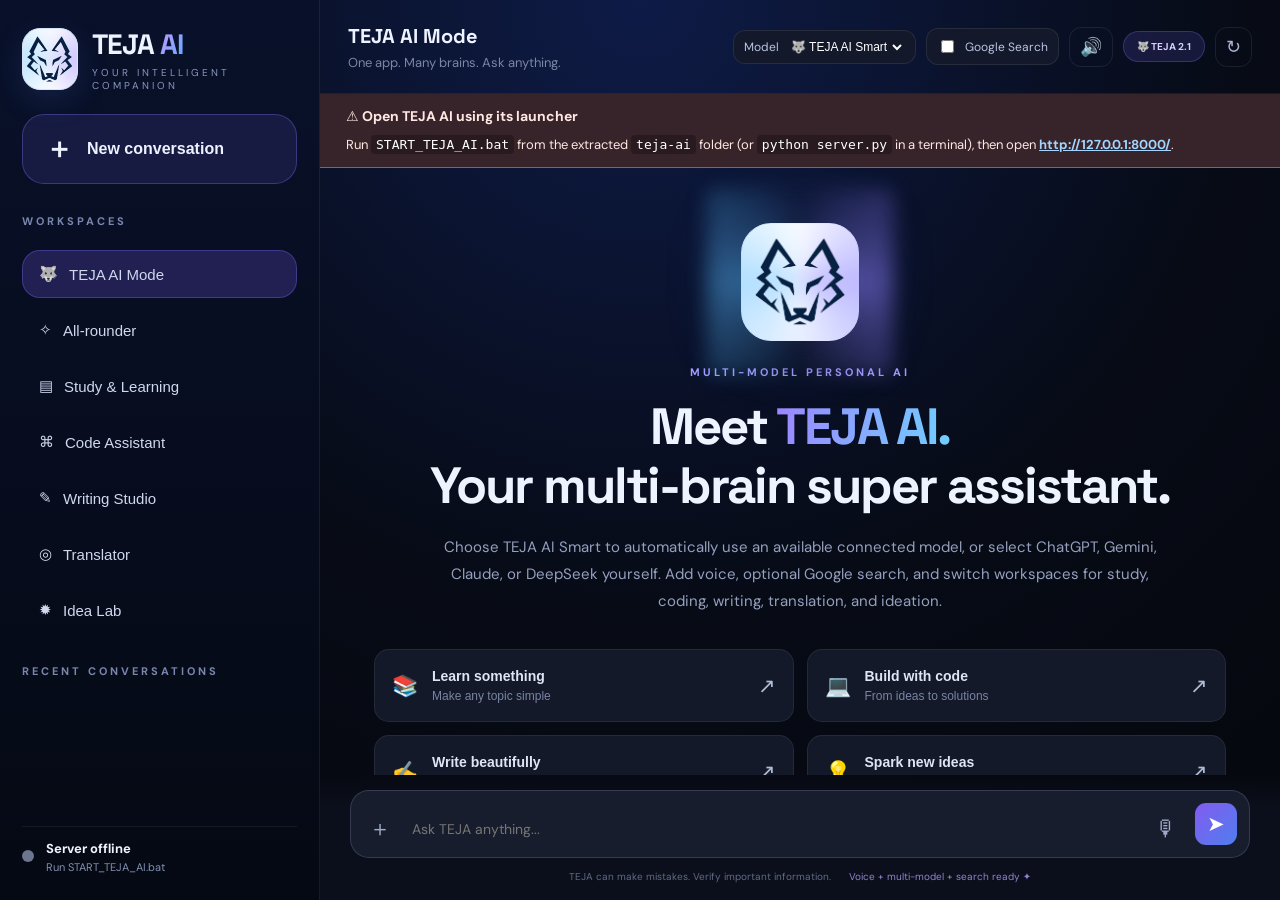
==== public/index.html @ 4c9d8b60 "Upload TEJA AI v2.1 source, web UI, voice features and assets" ====
<!doctype html>
<html lang="en">
<head>
  <meta charset="UTF-8">
  <meta name="viewport" content="width=device-width,initial-scale=1">
  <title>TEJA AI — Smart Multi-Model Assistant</title>
  <meta name="theme-color" content="#080b15">
  <meta name="description" content="TEJA AI — multi-model assistant with ChatGPT, Gemini, Claude, DeepSeek, voice tools, and optional Google search.">
  <link rel="icon" type="image/png" href="./favicon.png">
  <link rel="stylesheet" href="./style.css">
</head>
<body>
<div class="app">
  <aside class="sidebar" id="sidebar">
    <div class="brand">
      <div class="brandmark animated-logo"><img src="./teja-icon.png" alt="TEJA AI wolf logo"></div>
      <div>
        <strong>TEJA <span>AI</span></strong>
        <small>YOUR INTELLIGENT COMPANION</small>
      </div>
    </div>
    <button id="newChat" class="new"><span>＋</span> New conversation</button>
    <div class="sideheading">WORKSPACES</div>
    <div class="modes" id="modes">
      <button data-mode="teja" class="selected">🐺 <span>TEJA AI Mode</span></button>
      <button data-mode="general">✧ <span>All-rounder</span></button>
      <button data-mode="study">▤ <span>Study & Learning</span></button>
      <button data-mode="code">⌘ <span>Code Assistant</span></button>
      <button data-mode="write">✎ <span>Writing Studio</span></button>
      <button data-mode="translate">◎ <span>Translator</span></button>
      <button data-mode="ideas">✹ <span>Idea Lab</span></button>
    </div>
    <div class="sideheading historytitle">RECENT CONVERSATIONS</div>
    <div id="history" class="history"></div>
    <div class="sidebarBottom">
      <div class="statusDot" id="statusDot"></div>
      <div>
        <strong id="statusText">Checking connection…</strong>
        <small id="statusSub">TEJA AI local edition</small>
      </div>
    </div>
  </aside>

  <main class="main">
    <header>
      <button class="hamburger" id="toggle" aria-label="Toggle sidebar">☰</button>
      <div class="headerTitle">
        <span id="activeLabel">TEJA AI Mode</span>
        <small>One app. Many brains. Ask anything.</small>
      </div>
      <div class="right controlsWrap">
        <div class="topControls">
          <label class="miniControl">Model
            <select id="providerSel">
              <option value="teja">🐺 TEJA AI Smart</option>
              <option value="openai">ChatGPT</option>
              <option value="gemini">Gemini</option>
              <option value="claude">Claude</option>
              <option value="deepseek">DeepSeek</option>
            </select>
          </label>
          <label class="miniCheck"><input type="checkbox" id="webSearch"> Google Search</label>
          <button id="speakToggle" class="toolbtn" title="Auto-speak replies">🔊</button>
        </div>
        <span class="pill" id="versionPill">🐺 TEJA 2.1</span>
        <button id="clear" class="iconbtn" title="Clear current chat">↻</button>
      </div>
    </header>

    <div id="setupNotice" class="setupNotice" hidden role="alert">
      <strong>⚠ Open TEJA AI using its launcher</strong>
      <span>Run <code>START_TEJA_AI.bat</code> from the extracted <code>teja-ai</code> folder (or <code>python server.py</code> in a terminal), then open <a href="http://127.0.0.1:8000/" target="_blank" rel="noopener noreferrer">http://127.0.0.1:8000/</a>.</span>
    </div>

    <section class="scroll" id="scroll">
      <div class="welcome" id="welcome">
        <div class="orb logo-glow"><img src="./teja-icon.png" alt="TEJA AI wolf logo"></div>
        <div class="eyebrow">MULTI-MODEL PERSONAL AI</div>
        <h1>Meet <em>TEJA AI.</em><br>Your multi-brain super assistant.</h1>
        <p>Choose TEJA AI Smart to automatically use an available connected model, or select ChatGPT, Gemini, Claude, or DeepSeek yourself. Add voice, optional Google search, and switch workspaces for study, coding, writing, translation, and ideation.</p>
        <div class="suggestions">
          <button data-prompt="Explain the OSI model in simple exam-friendly English with a diagram">📚 <span><strong>Learn something</strong><small>Make any topic simple</small></span>↗</button>
          <button data-prompt="Create a Python project idea for a cybersecurity final-year student">💻 <span><strong>Build with code</strong><small>From ideas to solutions</small></span>↗</button>
          <button data-prompt="Write a professional internship application email">✍️ <span><strong>Write beautifully</strong><small>Emails, stories, and more</small></span>↗</button>
          <button data-prompt="Give me 10 creative startup ideas using AI">💡 <span><strong>Spark new ideas</strong><small>Think beyond boundaries</small></span>↗</button>
        </div>
      </div>
      <div class="messages" id="messages"></div>
    </section>

    <div class="composeArea">
      <div class="attachment" id="attachment" hidden></div>
      <div class="composer">
        <button class="attach" id="attach" title="Attach .txt, .md, .csv, .json, or an image">＋</button>
        <input id="file" type="file" accept=".txt,.md,.csv,.json,image/png,image/jpeg,image/webp" hidden>
        <textarea id="input" rows="1" placeholder="Ask TEJA anything..." aria-label="Your message"></textarea>
        <button class="mic" id="mic" title="Voice input">🎙</button>
        <button class="send" id="send" title="Send message">➤</button>
      </div>
      <div class="disclaimer">TEJA can make mistakes. Verify important information. <span>Voice + multi-model + search ready ✦</span></div>
    </div>
  </main>
</div>
<script src="./app.js"></script>
</body>
</html>
---- public/style.css ----
@import url('https://fonts.googleapis.com/css2?family=DM+Sans:wght@400;500;700&family=Space+Grotesk:wght@500;700&display=swap');
*{box-sizing:border-box}html,body{height:100%;margin:0}body{font-family:'DM Sans',system-ui,sans-serif;background:radial-gradient(circle at top,#0e1b47 0,#070b16 55%,#05070c 100%);color:#edf3ff}.app{display:flex;height:100%}.sidebar{width:320px;flex-shrink:0;border-right:1px solid #ffffff12;background:linear-gradient(180deg,#09112a,#050913);padding:26px 22px;display:flex;flex-direction:column;gap:22px}.brand{display:flex;align-items:center;gap:14px}.brand strong{display:block;font-family:'Space Grotesk';font-weight:700;font-size:28px;letter-spacing:-1px}.brand strong span{background:linear-gradient(120deg,#c999ff,#5ea9ff);background-clip:text;color:transparent}.brand small{display:block;color:#8897bc;line-height:1.3;letter-spacing:3px;font-size:10px;margin-top:4px}.brandmark,.orb,.avatar.assistant-avatar{position:relative}.brandmark{width:62px;height:62px;border-radius:18px;display:grid;place-items:center;background:#fff;box-shadow:0 10px 30px #4262c033;overflow:hidden;border:1px solid #d8e2f7}.brandmark img{display:block;width:92%;height:92%;object-fit:contain}.animated-logo::before,.logo-glow::before{content:'';position:absolute;inset:-30%;background:conic-gradient(from 0deg,transparent,#8d7dff80,transparent,#55bcff70,transparent);animation:spin 4.5s linear infinite;filter:blur(10px);z-index:0}.animated-logo img,.logo-glow img{position:relative;z-index:1}.new{background:#171b42;border:1px solid #6f64da66;color:#eef2ff;border-radius:22px;padding:20px 22px;font-size:16px;font-weight:700;display:flex;gap:14px;align-items:center;cursor:pointer}.new span{font-size:28px;line-height:1}.sideheading{color:#7987ae;letter-spacing:3px;font-size:11px;font-weight:700;margin-top:8px}.modes,.history{display:flex;flex-direction:column;gap:8px}.modes button,.history button{background:transparent;border:1px solid transparent;color:#d0d8ef;border-radius:18px;padding:14px 16px;text-align:left;font-size:15px;cursor:pointer;display:flex;gap:11px;align-items:center}.modes button.selected,.history button:hover{background:#221f52;border-color:#7d6eff55}.history{overflow:auto;max-height:30vh;padding-right:4px}.sidebarBottom{margin-top:auto;display:flex;gap:12px;align-items:center;padding-top:10px;border-top:1px solid #ffffff12}.statusDot{width:12px;height:12px;border-radius:50%;background:#6b758f}.statusDot.live{background:#32db88;box-shadow:0 0 12px #32db88aa}.sidebarBottom strong{font-size:13px}.sidebarBottom small{display:block;color:#8390b4;font-size:11px;margin-top:2px}.main{flex:1;display:flex;flex-direction:column;min-width:0}header{height:94px;display:flex;align-items:center;justify-content:space-between;padding:0 28px;border-bottom:1px solid #ffffff10;gap:14px}.headerTitle{display:flex;flex-direction:column;gap:5px}.headerTitle span{font-family:'Space Grotesk';font-weight:700;font-size:20px}.headerTitle small{font-size:13px;color:#7c85a3}.right{display:flex;gap:10px;align-items:center}.controlsWrap{flex-wrap:wrap;justify-content:flex-end}.topControls{display:flex;gap:10px;align-items:center;flex-wrap:wrap}.miniControl,.miniCheck{font-size:12px;color:#b9c5e2;background:#13192a;border:1px solid #ffffff15;border-radius:12px;padding:8px 10px;display:flex;align-items:center;gap:8px}.miniControl select{background:transparent;border:0;color:#fff;outline:0;font-size:12px}.miniControl select option{color:#000}.miniCheck input{accent-color:#7c6df4}.pill{font-size:10px;color:#d7d0ff;background:#7260e329;border:1px solid #7764df55;border-radius:40px;padding:8px 13px;font-weight:700}.toolbtn,.iconbtn,.hamburger{background:transparent;color:#aab4d5;border:1px solid #ffffff15;cursor:pointer;font-size:18px;border-radius:12px;padding:8px 10px}.toolbtn.active{background:#2c245d;color:#fff;border-color:#7d6eff88;box-shadow:0 0 18px #7462da55}.hamburger{display:none}.scroll{overflow:auto;flex:1;display:flex;flex-direction:column}.welcome{max-width:900px;padding:55px 24px 35px;text-align:center;margin:auto;width:100%}.orb{width:118px;height:118px;margin:0 auto 24px;border-radius:30px;display:grid;place-items:center;background:linear-gradient(145deg,#fff,#e6efff);border:1px solid #eef3ff;box-shadow:0 0 75px #5579d845,0 15px 50px #0005;animation:float 5s ease-in-out infinite}.orb img{display:block;width:82%;height:82%;object-fit:contain}.eyebrow{font-size:11px;letter-spacing:3px;color:#a49bff;font-weight:700}h1{font-family:'Space Grotesk';font-size:clamp(31px,4.1vw,51px);letter-spacing:-2px;line-height:1.17;margin:18px 0}h1 em{font-style:normal;background:linear-gradient(100deg,#9d86ff,#70cfff);background-clip:text;color:transparent}.welcome p{max-width:730px;margin:0 auto 34px;font-size:15px;line-height:1.8;color:#95a0be}.suggestions{display:grid;grid-template-columns:1fr 1fr;gap:13px}.suggestions button{background:#131929;border:1px solid #ffffff13;border-radius:15px;color:#b0bbd5;display:flex;gap:14px;align-items:center;text-align:left;padding:18px 17px;font-size:21px;cursor:pointer;transition:.2s}.suggestions button:hover{border-color:#8e7aff88;transform:translateY(-2px);background:#1b2035}.suggestions button span{flex:1;display:grid;gap:5px}.suggestions strong{color:#e0e5f4;font-size:14px}.suggestions small{color:#7984a2;font-size:12px}.composeArea{padding:15px 30px 17px;background:linear-gradient(transparent,#0b0f1b 25%)}.composer{max-width:900px;margin:auto;border:1px solid #66698b65;background:#171d2d;border-radius:19px;display:flex;align-items:end;gap:13px;padding:12px}.composer:focus-within{border-color:#8975f2;box-shadow:0 0 0 3px #7561dd22}.composer textarea{background:none;border:0;outline:0;resize:none;min-height:28px;max-height:140px;color:white;flex:1;font:14px 'DM Sans';line-height:1.8;padding:3px}.composer button{border:0;cursor:pointer;flex-shrink:0}.attach,.mic{background:transparent;color:#9fa9c8;font-size:22px;width:33px;height:33px}.send{background:linear-gradient(135deg,#825cf0,#507dee);color:white;border-radius:11px;width:42px;height:42px;font-size:21px}.send:disabled{opacity:.45;cursor:default}.disclaimer{max-width:900px;margin:12px auto 0;color:#616a85;font-size:10px;text-align:center}.disclaimer span{color:#9183cf;margin-left:15px}.messages{max-width:915px;margin:0 auto;width:100%;padding:35px 25px;display:flex;flex-direction:column;gap:27px}.message{display:flex;align-items:start;gap:13px}.message.user{flex-direction:row-reverse}.avatar{width:34px;height:34px;display:grid;place-items:center;flex-shrink:0;background:linear-gradient(140deg,#6956ec,#348cb6);border-radius:12px;color:white}.user .avatar{background:#29314b}.avatar.assistant-avatar{background:#f7faff;border:1px solid #d7e4fa}.avatar.assistant-avatar img{width:88%;height:88%;object-fit:contain}.bubble{max-width:85%;color:#d5def2;line-height:1.8;font-size:14px;white-space:pre-wrap;overflow-wrap:anywhere}.user .bubble{background:#252b45;border:1px solid #646a9a33;border-radius:15px 4px 15px 15px;padding:13px 18px}.message.assistant .bubble{padding-top:4px}.bubble strong{color:#fff}.meta{font-size:10px;color:#8994b4;margin-top:8px}.attachment{max-width:900px;margin:0 auto 10px;border:1px solid #7462ce66;color:#bdb4f7;background:#24203b;padding:9px 14px;border-radius:9px;font-size:12px;display:flex;justify-content:space-between}.attachment[hidden]{display:none}.attachment button{background:none;border:0;color:white;cursor:pointer}.setupNotice{display:flex;flex-direction:column;gap:7px;background:#37232a;color:#ffe8e2;border-bottom:1px solid #ffad9a70;padding:12px 26px;font-size:13px;line-height:1.55}.setupNotice[hidden]{display:none}.setupNotice strong{font-size:14px}.setupNotice a{color:#a3d5ff;font-weight:700}.setupNotice code{background:#0004;border-radius:4px;padding:2px 5px;color:#fff}@keyframes spin{to{transform:rotate(360deg)}}@keyframes float{0%,100%{transform:translateY(0)}50%{transform:translateY(-8px)}}@media(max-width:1000px){header{height:auto;padding:14px 18px}.controlsWrap{align-items:flex-end}.topControls{justify-content:flex-end}}@media(max-width:800px){.sidebar{position:absolute;top:0;bottom:0;left:0;width:276px;transform:translateX(-100%);transition:.2s;box-shadow:10px 0 30px #0005;z-index:10}.sidebar.open{transform:translateX(0)}.hamburger{display:block}.headerTitle{margin-left:12px;margin-right:auto}header{padding:14px 17px}.welcome{padding-top:28px}.composeArea{padding:12px}.suggestions{gap:8px}.suggestions button{padding:12px;gap:8px}.pill{display:none}}@media(max-width:600px){.topControls{width:100%;justify-content:flex-start}.miniControl,.miniCheck{font-size:11px;padding:7px 8px}.setupNotice{padding:11px 15px;font-size:11px}}@media(max-width:450px){.suggestions{grid-template-columns:1fr}.welcome{padding:20px 18px}.orb{width:80px;height:80px;border-radius:22px}.orb img{width:86%;height:86%}h1{letter-spacing:-1px}.welcome p{font-size:13px}.suggestions button{padding:10px 14px}.suggestions small{display:none}.messages{padding:25px 14px}.bubble{max-width:89%}}
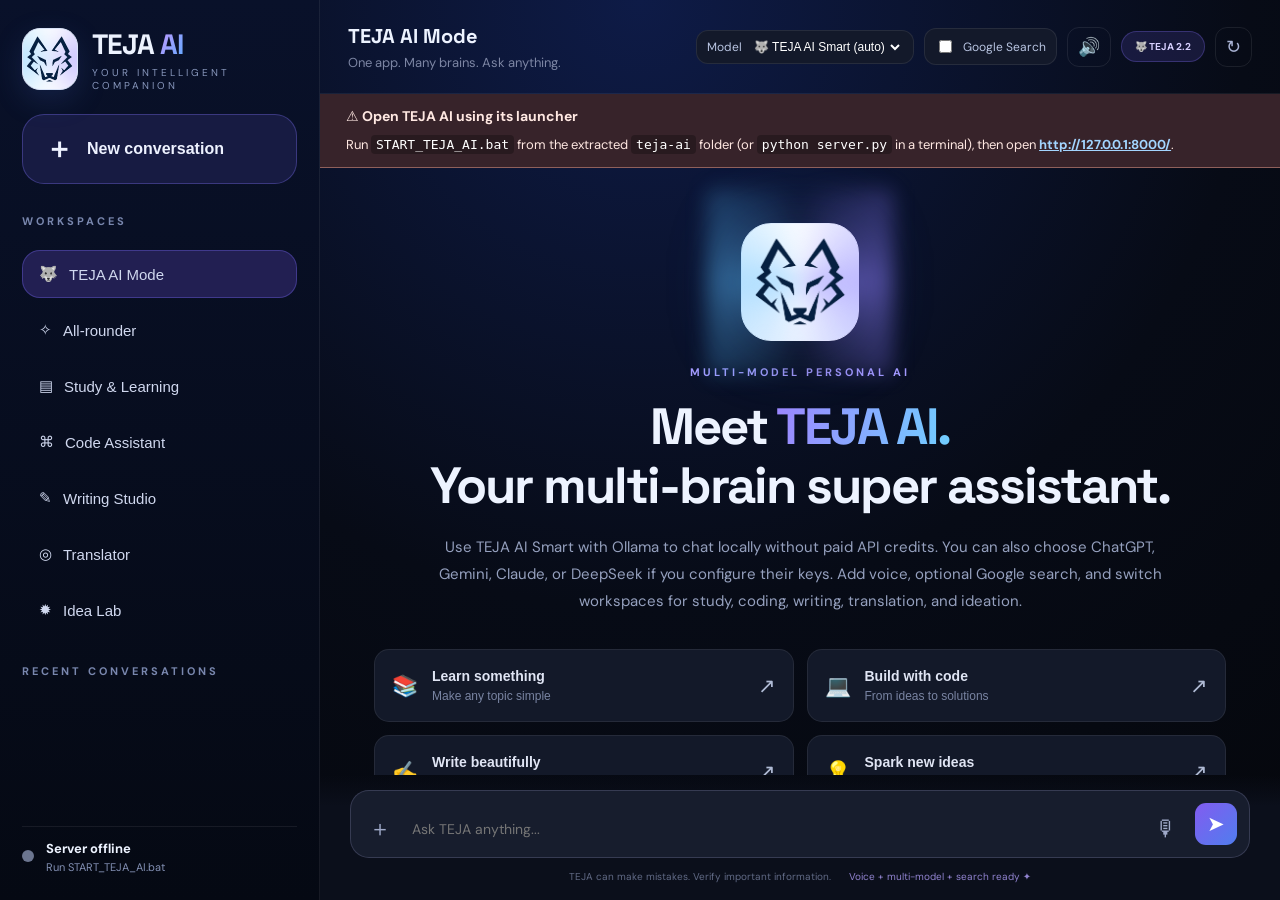
==== commit 9c2e1be1: "Update TEJA AI to v2.2 with local Ollama chat mode" ====
--- a/public/index.html
+++ b/public/index.html
@@ -3,7 +3,7 @@
 <head>
   <meta charset="UTF-8">
   <meta name="viewport" content="width=device-width,initial-scale=1">
-  <title>TEJA AI — Smart Multi-Model Assistant</title>
+  <title>TEJA AI — Smart + Free Local AI Assistant</title>
   <meta name="theme-color" content="#080b15">
   <meta name="description" content="TEJA AI — multi-model assistant with ChatGPT, Gemini, Claude, DeepSeek, voice tools, and optional Google search.">
   <link rel="icon" type="image/png" href="./favicon.png">
@@ -52,7 +52,8 @@
         <div class="topControls">
           <label class="miniControl">Model
             <select id="providerSel">
-              <option value="teja">🐺 TEJA AI Smart</option>
+              <option value="teja">🐺 TEJA AI Smart (auto)</option>
+              <option value="ollama">🖥️ TEJA Local (Ollama)</option>
               <option value="openai">ChatGPT</option>
               <option value="gemini">Gemini</option>
               <option value="claude">Claude</option>
@@ -62,7 +63,7 @@
           <label class="miniCheck"><input type="checkbox" id="webSearch"> Google Search</label>
           <button id="speakToggle" class="toolbtn" title="Auto-speak replies">🔊</button>
         </div>
-        <span class="pill" id="versionPill">🐺 TEJA 2.1</span>
+        <span class="pill" id="versionPill">🐺 TEJA 2.2</span>
         <button id="clear" class="iconbtn" title="Clear current chat">↻</button>
       </div>
     </header>
@@ -77,7 +78,7 @@
         <div class="orb logo-glow"><img src="./teja-icon.png" alt="TEJA AI wolf logo"></div>
         <div class="eyebrow">MULTI-MODEL PERSONAL AI</div>
         <h1>Meet <em>TEJA AI.</em><br>Your multi-brain super assistant.</h1>
-        <p>Choose TEJA AI Smart to automatically use an available connected model, or select ChatGPT, Gemini, Claude, or DeepSeek yourself. Add voice, optional Google search, and switch workspaces for study, coding, writing, translation, and ideation.</p>
+        <p>Use TEJA AI Smart with Ollama to chat locally without paid API credits. You can also choose ChatGPT, Gemini, Claude, or DeepSeek if you configure their keys. Add voice, optional Google search, and switch workspaces for study, coding, writing, translation, and ideation.</p>
         <div class="suggestions">
           <button data-prompt="Explain the OSI model in simple exam-friendly English with a diagram">📚 <span><strong>Learn something</strong><small>Make any topic simple</small></span>↗</button>
           <button data-prompt="Create a Python project idea for a cybersecurity final-year student">💻 <span><strong>Build with code</strong><small>From ideas to solutions</small></span>↗</button>
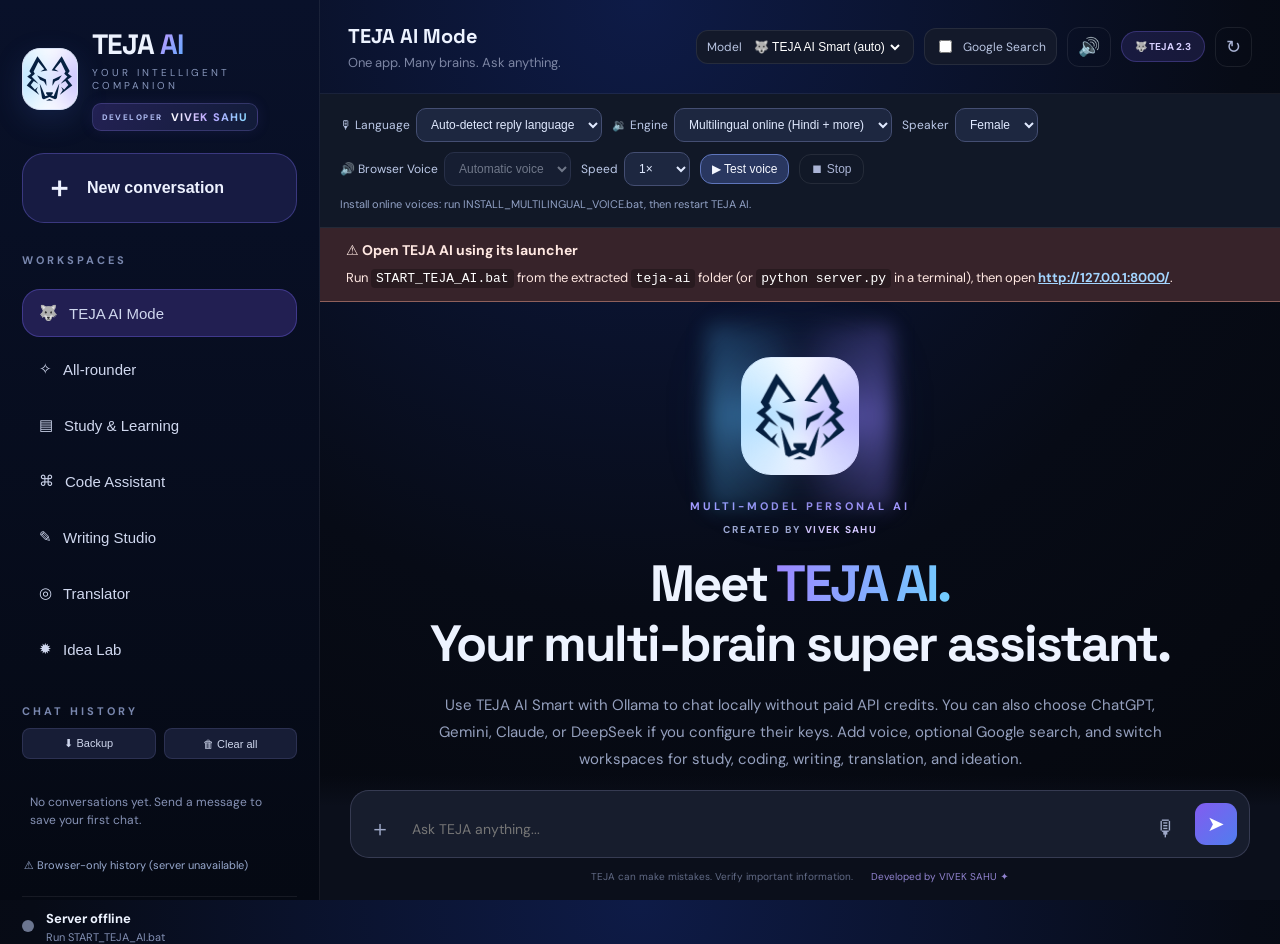
==== commit e61229a5: "Update TEJA AI v2.5 multilingual speech and add safe browser demo" ====
--- a/public/index.html
+++ b/public/index.html
@@ -3,7 +3,7 @@
 <head>
   <meta charset="UTF-8">
   <meta name="viewport" content="width=device-width,initial-scale=1">
-  <title>TEJA AI — Smart + Free Local AI Assistant</title>
+  <title>TEJA AI — Developed by VIVEK SAHU</title>
   <meta name="theme-color" content="#080b15">
   <meta name="description" content="TEJA AI — multi-model assistant with ChatGPT, Gemini, Claude, DeepSeek, voice tools, and optional Google search.">
   <link rel="icon" type="image/png" href="./favicon.png">
@@ -17,6 +17,7 @@
       <div>
         <strong>TEJA <span>AI</span></strong>
         <small>YOUR INTELLIGENT COMPANION</small>
+        <div class="creatorCredit" aria-label="TEJA AI developer: VIVEK SAHU"><span class="creatorLabel">DEVELOPER</span><span class="creatorName">VIVEK SAHU</span></div>
       </div>
     </div>
     <button id="newChat" class="new"><span>＋</span> New conversation</button>
@@ -30,8 +31,10 @@
       <button data-mode="translate">◎ <span>Translator</span></button>
       <button data-mode="ideas">✹ <span>Idea Lab</span></button>
     </div>
-    <div class="sideheading historytitle">RECENT CONVERSATIONS</div>
+    <div class="sideheading historytitle">CHAT HISTORY <span id="historyCount"></span></div>
+    <div class="historyTools"><button id="exportHistory" title="Download your conversations">⬇ Backup</button><button id="clearHistory" title="Delete all conversations">🗑 Clear all</button></div>
     <div id="history" class="history"></div>
+    <div id="historyStatus" class="historyStatus" role="status" aria-live="polite">Loading history…</div>
     <div class="sidebarBottom">
       <div class="statusDot" id="statusDot"></div>
       <div>
@@ -63,11 +66,35 @@
           <label class="miniCheck"><input type="checkbox" id="webSearch"> Google Search</label>
           <button id="speakToggle" class="toolbtn" title="Auto-speak replies">🔊</button>
         </div>
-        <span class="pill" id="versionPill">🐺 TEJA 2.2</span>
+        <span class="pill" id="versionPill">🐺 TEJA 2.3</span>
         <button id="clear" class="iconbtn" title="Clear current chat">↻</button>
       </div>
     </header>
 
+    <div class="voiceBar" aria-label="Multilingual speaking tools">
+      <label>🎙 Language <select id="langSel" title="Language for microphone and spoken replies">
+        <option value="auto">Auto-detect reply language</option>
+        <option value="en-IN">English (India)</option><option value="en-US">English (US)</option>
+        <option value="hi-IN">हिन्दी · Hindi / Hinglish</option>
+        <option value="bn-IN">বাংলা · Bengali</option><option value="ta-IN">தமிழ் · Tamil</option>
+        <option value="te-IN">తెలుగు · Telugu</option><option value="mr-IN">मराठी · Marathi</option>
+        <option value="gu-IN">ગુજરાતી · Gujarati</option><option value="kn-IN">ಕನ್ನಡ · Kannada</option>
+        <option value="ml-IN">മലയാളം · Malayalam</option><option value="pa-IN">ਪੰਜਾਬੀ · Punjabi</option>
+        <option value="ur-PK">اردو · Urdu</option><option value="or-IN">ଓଡ଼ିଆ · Odia</option>
+        <option value="ne-NP">नेपाली · Nepali</option><option value="ar-SA">العربية · Arabic</option>
+        <option value="es-ES">Español · Spanish</option><option value="fr-FR">Français · French</option>
+        <option value="de-DE">Deutsch · German</option><option value="pt-BR">Português · Portuguese</option>
+        <option value="ja-JP">日本語 · Japanese</option><option value="ko-KR">한국어 · Korean</option>
+        <option value="zh-CN">中文 · Chinese</option><option value="ru-RU">Русский · Russian</option>
+      </select></label>
+      <label>🔉 Engine <select id="ttsEngine" title="Online multilingual voice works independently of installed Windows voices"><option value="online">Multilingual online (Hindi + more)</option><option value="browser">Windows / Browser voice</option></select></label>
+      <label>Speaker <select id="ttsSpeaker" title="Online voice speaker"><option value="female">Female</option><option value="male">Male</option></select></label>
+      <label>🔊 Browser Voice <select id="voiceSel" title="Choose an available browser voice"><option value="">Automatic voice</option></select></label>
+      <label>Speed <select id="rateSel" title="Speaking speed"><option value="0.8">0.8×</option><option value="1">1×</option><option value="1.2">1.2×</option></select></label>
+      <button id="testVoice" class="toolbtn" title="Test the currently selected voice">▶ Test voice</button>
+      <button id="stopVoice" class="toolbtn" title="Stop speaking">⏹ Stop</button>
+      <small id="voiceStatus" role="status">Checking installed voices…</small>
+    </div>
     <div id="setupNotice" class="setupNotice" hidden role="alert">
       <strong>⚠ Open TEJA AI using its launcher</strong>
       <span>Run <code>START_TEJA_AI.bat</code> from the extracted <code>teja-ai</code> folder (or <code>python server.py</code> in a terminal), then open <a href="http://127.0.0.1:8000/" target="_blank" rel="noopener noreferrer">http://127.0.0.1:8000/</a>.</span>
@@ -77,6 +104,7 @@
       <div class="welcome" id="welcome">
         <div class="orb logo-glow"><img src="./teja-icon.png" alt="TEJA AI wolf logo"></div>
         <div class="eyebrow">MULTI-MODEL PERSONAL AI</div>
+        <div class="welcomeCredit">CREATED BY <b>VIVEK SAHU</b></div>
         <h1>Meet <em>TEJA AI.</em><br>Your multi-brain super assistant.</h1>
         <p>Use TEJA AI Smart with Ollama to chat locally without paid API credits. You can also choose ChatGPT, Gemini, Claude, or DeepSeek if you configure their keys. Add voice, optional Google search, and switch workspaces for study, coding, writing, translation, and ideation.</p>
         <div class="suggestions">
@@ -98,7 +126,7 @@
         <button class="mic" id="mic" title="Voice input">🎙</button>
         <button class="send" id="send" title="Send message">➤</button>
       </div>
-      <div class="disclaimer">TEJA can make mistakes. Verify important information. <span>Voice + multi-model + search ready ✦</span></div>
+      <div class="disclaimer">TEJA can make mistakes. Verify important information. <span>Developed by VIVEK SAHU ✦</span></div>
     </div>
   </main>
 </div>
--- a/public/style.css
+++ b/public/style.css
@@ -1,2 +1,55 @@
 @import url('https://fonts.googleapis.com/css2?family=DM+Sans:wght@400;500;700&family=Space+Grotesk:wght@500;700&display=swap');
 *{box-sizing:border-box}html,body{height:100%;margin:0}body{font-family:'DM Sans',system-ui,sans-serif;background:radial-gradient(circle at top,#0e1b47 0,#070b16 55%,#05070c 100%);color:#edf3ff}.app{display:flex;height:100%}.sidebar{width:320px;flex-shrink:0;border-right:1px solid #ffffff12;background:linear-gradient(180deg,#09112a,#050913);padding:26px 22px;display:flex;flex-direction:column;gap:22px}.brand{display:flex;align-items:center;gap:14px}.brand strong{display:block;font-family:'Space Grotesk';font-weight:700;font-size:28px;letter-spacing:-1px}.brand strong span{background:linear-gradient(120deg,#c999ff,#5ea9ff);background-clip:text;color:transparent}.brand small{display:block;color:#8897bc;line-height:1.3;letter-spacing:3px;font-size:10px;margin-top:4px}.brandmark,.orb,.avatar.assistant-avatar{position:relative}.brandmark{width:62px;height:62px;border-radius:18px;display:grid;place-items:center;background:#fff;box-shadow:0 10px 30px #4262c033;overflow:hidden;border:1px solid #d8e2f7}.brandmark img{display:block;width:92%;height:92%;object-fit:contain}.animated-logo::before,.logo-glow::before{content:'';position:absolute;inset:-30%;background:conic-gradient(from 0deg,transparent,#8d7dff80,transparent,#55bcff70,transparent);animation:spin 4.5s linear infinite;filter:blur(10px);z-index:0}.animated-logo img,.logo-glow img{position:relative;z-index:1}.new{background:#171b42;border:1px solid #6f64da66;color:#eef2ff;border-radius:22px;padding:20px 22px;font-size:16px;font-weight:700;display:flex;gap:14px;align-items:center;cursor:pointer}.new span{font-size:28px;line-height:1}.sideheading{color:#7987ae;letter-spacing:3px;font-size:11px;font-weight:700;margin-top:8px}.modes,.history{display:flex;flex-direction:column;gap:8px}.modes button,.history button{background:transparent;border:1px solid transparent;color:#d0d8ef;border-radius:18px;padding:14px 16px;text-align:left;font-size:15px;cursor:pointer;display:flex;gap:11px;align-items:center}.modes button.selected,.history button:hover{background:#221f52;border-color:#7d6eff55}.history{overflow:auto;max-height:30vh;padding-right:4px}.sidebarBottom{margin-top:auto;display:flex;gap:12px;align-items:center;padding-top:10px;border-top:1px solid #ffffff12}.statusDot{width:12px;height:12px;border-radius:50%;background:#6b758f}.statusDot.live{background:#32db88;box-shadow:0 0 12px #32db88aa}.sidebarBottom strong{font-size:13px}.sidebarBottom small{display:block;color:#8390b4;font-size:11px;margin-top:2px}.main{flex:1;display:flex;flex-direction:column;min-width:0}header{height:94px;display:flex;align-items:center;justify-content:space-between;padding:0 28px;border-bottom:1px solid #ffffff10;gap:14px}.headerTitle{display:flex;flex-direction:column;gap:5px}.headerTitle span{font-family:'Space Grotesk';font-weight:700;font-size:20px}.headerTitle small{font-size:13px;color:#7c85a3}.right{display:flex;gap:10px;align-items:center}.controlsWrap{flex-wrap:wrap;justify-content:flex-end}.topControls{display:flex;gap:10px;align-items:center;flex-wrap:wrap}.miniControl,.miniCheck{font-size:12px;color:#b9c5e2;background:#13192a;border:1px solid #ffffff15;border-radius:12px;padding:8px 10px;display:flex;align-items:center;gap:8px}.miniControl select{background:transparent;border:0;color:#fff;outline:0;font-size:12px}.miniControl select option{color:#000}.miniCheck input{accent-color:#7c6df4}.pill{font-size:10px;color:#d7d0ff;background:#7260e329;border:1px solid #7764df55;border-radius:40px;padding:8px 13px;font-weight:700}.toolbtn,.iconbtn,.hamburger{background:transparent;color:#aab4d5;border:1px solid #ffffff15;cursor:pointer;font-size:18px;border-radius:12px;padding:8px 10px}.toolbtn.active{background:#2c245d;color:#fff;border-color:#7d6eff88;box-shadow:0 0 18px #7462da55}.hamburger{display:none}.scroll{overflow:auto;flex:1;display:flex;flex-direction:column}.welcome{max-width:900px;padding:55px 24px 35px;text-align:center;margin:auto;width:100%}.orb{width:118px;height:118px;margin:0 auto 24px;border-radius:30px;display:grid;place-items:center;background:linear-gradient(145deg,#fff,#e6efff);border:1px solid #eef3ff;box-shadow:0 0 75px #5579d845,0 15px 50px #0005;animation:float 5s ease-in-out infinite}.orb img{display:block;width:82%;height:82%;object-fit:contain}.eyebrow{font-size:11px;letter-spacing:3px;color:#a49bff;font-weight:700}h1{font-family:'Space Grotesk';font-size:clamp(31px,4.1vw,51px);letter-spacing:-2px;line-height:1.17;margin:18px 0}h1 em{font-style:normal;background:linear-gradient(100deg,#9d86ff,#70cfff);background-clip:text;color:transparent}.welcome p{max-width:730px;margin:0 auto 34px;font-size:15px;line-height:1.8;color:#95a0be}.suggestions{display:grid;grid-template-columns:1fr 1fr;gap:13px}.suggestions button{background:#131929;border:1px solid #ffffff13;border-radius:15px;color:#b0bbd5;display:flex;gap:14px;align-items:center;text-align:left;padding:18px 17px;font-size:21px;cursor:pointer;transition:.2s}.suggestions button:hover{border-color:#8e7aff88;transform:translateY(-2px);background:#1b2035}.suggestions button span{flex:1;display:grid;gap:5px}.suggestions strong{color:#e0e5f4;font-size:14px}.suggestions small{color:#7984a2;font-size:12px}.composeArea{padding:15px 30px 17px;background:linear-gradient(transparent,#0b0f1b 25%)}.composer{max-width:900px;margin:auto;border:1px solid #66698b65;background:#171d2d;border-radius:19px;display:flex;align-items:end;gap:13px;padding:12px}.composer:focus-within{border-color:#8975f2;box-shadow:0 0 0 3px #7561dd22}.composer textarea{background:none;border:0;outline:0;resize:none;min-height:28px;max-height:140px;color:white;flex:1;font:14px 'DM Sans';line-height:1.8;padding:3px}.composer button{border:0;cursor:pointer;flex-shrink:0}.attach,.mic{background:transparent;color:#9fa9c8;font-size:22px;width:33px;height:33px}.send{background:linear-gradient(135deg,#825cf0,#507dee);color:white;border-radius:11px;width:42px;height:42px;font-size:21px}.send:disabled{opacity:.45;cursor:default}.disclaimer{max-width:900px;margin:12px auto 0;color:#616a85;font-size:10px;text-align:center}.disclaimer span{color:#9183cf;margin-left:15px}.messages{max-width:915px;margin:0 auto;width:100%;padding:35px 25px;display:flex;flex-direction:column;gap:27px}.message{display:flex;align-items:start;gap:13px}.message.user{flex-direction:row-reverse}.avatar{width:34px;height:34px;display:grid;place-items:center;flex-shrink:0;background:linear-gradient(140deg,#6956ec,#348cb6);border-radius:12px;color:white}.user .avatar{background:#29314b}.avatar.assistant-avatar{background:#f7faff;border:1px solid #d7e4fa}.avatar.assistant-avatar img{width:88%;height:88%;object-fit:contain}.bubble{max-width:85%;color:#d5def2;line-height:1.8;font-size:14px;white-space:pre-wrap;overflow-wrap:anywhere}.user .bubble{background:#252b45;border:1px solid #646a9a33;border-radius:15px 4px 15px 15px;padding:13px 18px}.message.assistant .bubble{padding-top:4px}.bubble strong{color:#fff}.meta{font-size:10px;color:#8994b4;margin-top:8px}.attachment{max-width:900px;margin:0 auto 10px;border:1px solid #7462ce66;color:#bdb4f7;background:#24203b;padding:9px 14px;border-radius:9px;font-size:12px;display:flex;justify-content:space-between}.attachment[hidden]{display:none}.attachment button{background:none;border:0;color:white;cursor:pointer}.setupNotice{display:flex;flex-direction:column;gap:7px;background:#37232a;color:#ffe8e2;border-bottom:1px solid #ffad9a70;padding:12px 26px;font-size:13px;line-height:1.55}.setupNotice[hidden]{display:none}.setupNotice strong{font-size:14px}.setupNotice a{color:#a3d5ff;font-weight:700}.setupNotice code{background:#0004;border-radius:4px;padding:2px 5px;color:#fff}@keyframes spin{to{transform:rotate(360deg)}}@keyframes float{0%,100%{transform:translateY(0)}50%{transform:translateY(-8px)}}@media(max-width:1000px){header{height:auto;padding:14px 18px}.controlsWrap{align-items:flex-end}.topControls{justify-content:flex-end}}@media(max-width:800px){.sidebar{position:absolute;top:0;bottom:0;left:0;width:276px;transform:translateX(-100%);transition:.2s;box-shadow:10px 0 30px #0005;z-index:10}.sidebar.open{transform:translateX(0)}.hamburger{display:block}.headerTitle{margin-left:12px;margin-right:auto}header{padding:14px 17px}.welcome{padding-top:28px}.composeArea{padding:12px}.suggestions{gap:8px}.suggestions button{padding:12px;gap:8px}.pill{display:none}}@media(max-width:600px){.topControls{width:100%;justify-content:flex-start}.miniControl,.miniCheck{font-size:11px;padding:7px 8px}.setupNotice{padding:11px 15px;font-size:11px}}@media(max-width:450px){.suggestions{grid-template-columns:1fr}.welcome{padding:20px 18px}.orb{width:80px;height:80px;border-radius:22px}.orb img{width:86%;height:86%}h1{letter-spacing:-1px}.welcome p{font-size:13px}.suggestions button{padding:10px 14px}.suggestions small{display:none}.messages{padding:25px 14px}.bubble{max-width:89%}}
+
+/* v2.3 — persistent history, playback tools, multilingual controls */
+.historytitle{margin-top:9px}
+.historyTools{display:flex;gap:8px;margin-top:-12px}
+.historyTools button{background:#171d36;border:1px solid #5c60914d;color:#cfd7ed;border-radius:8px;font-size:11px;padding:8px 12px;cursor:pointer;flex:1}
+.historyTools button:hover,.historyDelete:hover{border-color:#a097ff;color:white;background:#29234e}
+.history{flex:1;max-height:none;min-height:55px;overflow:auto;gap:5px}
+.historyRow{display:flex;gap:3px;border-radius:12px;align-items:center}
+.historyRow.current{background:#1d2050}
+.historyRow .historyChat{display:block;flex:1;min-width:0;overflow:hidden;text-overflow:ellipsis;white-space:nowrap;font-size:13px;padding:10px 8px}
+.historyDelete{flex:none;color:#9daacd;background:transparent;border:1px solid transparent;border-radius:7px;font-size:21px;padding:0 9px;cursor:pointer}
+.historyEmpty{font-size:12px;line-height:1.5;color:#8692b5;padding:0 8px}
+.historyStatus{font-size:11px;color:#99aacf;padding:0 2px;min-height:16px}
+.voiceBar{display:flex;align-items:center;flex-wrap:wrap;gap:10px;padding:11px 26px;background:#111827;border-bottom:1px solid #ffffff13;color:#bcc9e8}
+.voiceBar label{display:flex;align-items:center;gap:6px;font-size:12px}
+.voiceBar select{max-width:230px;color:#e1eaff;border:1px solid #444e72;border-radius:10px;background:#1d2740;padding:8px 10px;font-size:12px}
+.voiceBar select option{color:#eaf0ff;background:#1d2740}
+.voiceBar #voiceSel{max-width:260px}
+.voiceBar #stopVoice{font-size:12px;padding:7px 11px}
+.voiceBar small{font-size:11px;color:#92a2c6;flex:1;min-width:160px;line-height:1.4}
+.mic.recording{color:#ff636d;animation:recordPulse 1s infinite}
+@keyframes recordPulse{0%,100%{opacity:1}50%{opacity:.35}}
+.playReply{display:inline-block;background:#242b45;border:1px solid #5b668550;border-radius:8px;color:#c8d3ee;font-size:11px;padding:4px 9px;cursor:pointer;margin-left:10px;vertical-align:middle}
+.playReply:hover{background:#3a3865;color:#fff}
+@media(max-width:800px){.sidebar{overflow:auto}.history{min-height:120px}.voiceBar{padding:9px 14px;gap:7px}.voiceBar select{max-width:170px}}
+@media(max-width:520px){.voiceBar label{font-size:11px}.voiceBar select{max-width:135px}.voiceBar small{min-width:0;width:100%}}
+@media(prefers-reduced-motion:reduce){.animated-logo::before,.logo-glow::before,.orb,.mic.recording{animation:none}}
+
+.voiceBar #testVoice{font-size:12px;padding:7px 11px;background:#293760;color:#f4f7ff;border:1px solid #5e75bb;white-space:nowrap}
+.voiceBar #testVoice:hover{background:#394d81}
+
+/* v2.5 online multilingual TTS controls */
+.voiceBar{display:flex;align-items:center;flex-wrap:wrap;gap:10px;padding:14px 20px}
+.voiceBar label{display:flex;align-items:center;gap:6px}
+.voiceBar select{max-width:265px}
+.voiceBar select:disabled{opacity:.45;cursor:not-allowed}
+#ttsEngine{min-width:155px;max-width:245px}
+#voiceStatus{min-width:250px;flex-basis:100%;line-height:1.5}
+@media(max-width:600px){.voiceBar{gap:8px;padding:10px} .voiceBar label{font-size:11px} .voiceBar select{max-width:210px} #ttsEngine{min-width:120px}}
+
+
+/* v2.6 — TEJA AI original developer credit */
+.brand .creatorCredit{display:inline-flex;flex-wrap:wrap;align-items:center;gap:5px 8px;
+ margin-top:11px;padding:6px 9px;border-radius:9px;
+ background:linear-gradient(115deg,#232153,#121c39);
+ border:1px solid #7b70d24d;box-shadow:0 0 14px #6052da20}
+.brand .creatorLabel{font-size:8px;letter-spacing:1.45px;font-weight:800;color:#aebaf1}
+.brand .creatorName{font-size:11px;letter-spacing:1.15px;font-weight:800;
+ background:linear-gradient(90deg,#fff,#b9a2ff,#89d8ff);background-clip:text;color:transparent}
+.welcomeCredit{margin-top:10px;margin-bottom:4px;font-size:10px;font-weight:700;
+ color:#9da8d2;letter-spacing:2px}
+.welcomeCredit b{color:#d4c7ff;letter-spacing:1.3px}
+@media(max-width:800px){.brand .creatorCredit{margin-top:7px}}
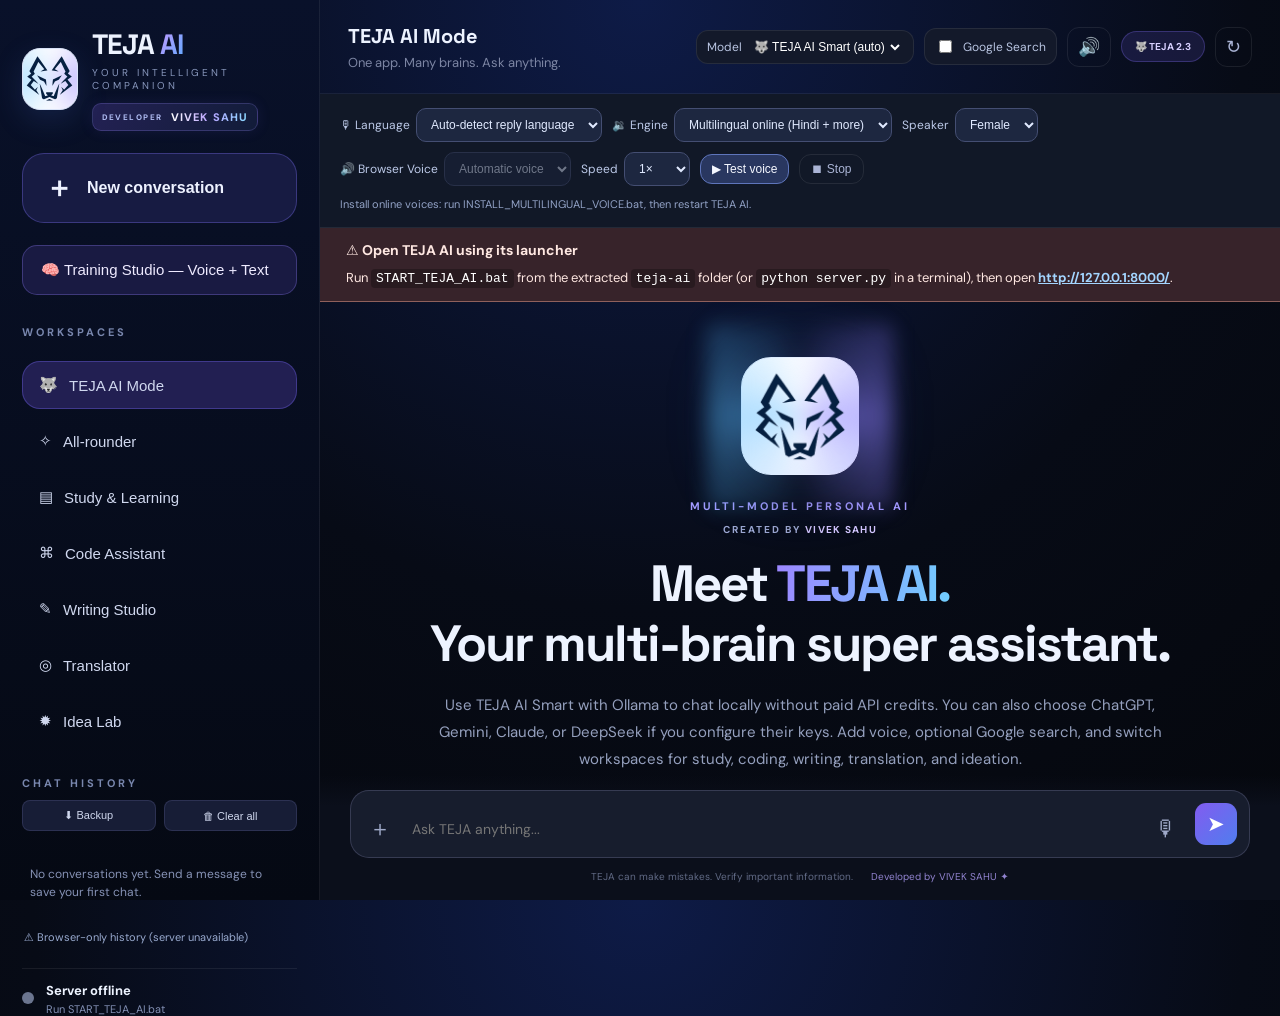
==== commit 0df38972: "Load Training Studio controls alongside existing TEJA voice UI" ====
--- a/public/index.html
+++ b/public/index.html
@@ -3,11 +3,11 @@
 <head>
   <meta charset="UTF-8">
   <meta name="viewport" content="width=device-width,initial-scale=1">
-  <title>TEJA AI — Developed by VIVEK SAHU</title>
+  <title>TEJA AI — Training Studio • Developed by VIVEK SAHU</title>
   <meta name="theme-color" content="#080b15">
   <meta name="description" content="TEJA AI — multi-model assistant with ChatGPT, Gemini, Claude, DeepSeek, voice tools, and optional Google search.">
   <link rel="icon" type="image/png" href="./favicon.png">
-  <link rel="stylesheet" href="./style.css">
+  <link rel="stylesheet" href="./style.css"><link rel="stylesheet" href="./training.css">
 </head>
 <body>
 <div class="app">
@@ -131,5 +131,6 @@
   </main>
 </div>
 <script src="./app.js"></script>
+<script src="./training.js"></script>
 </body>
 </html>
--- a/public/training.css
+++ b/public/training.css
@@ -0,0 +1,25 @@
+
+.tejaTrainerLaunch{background:#191a42;border:1px solid #7766cf66;color:#eeeaff;padding:15px 18px;border-radius:15px;font-size:15px;text-align:left;cursor:pointer;flex-shrink:0}
+.tejaTrainerLaunch:hover{background:#28225d}
+.tejaTrainingOverlay{position:fixed;z-index:1000;inset:0;background:#02040ce0;padding:20px;display:flex;align-items:center;justify-content:center;overflow:auto}
+.tejaTrainingOverlay[hidden]{display:none}
+.tejaTrainingDialog{width:min(1060px,96vw);max-height:92vh;overflow:auto;background:#12182b;color:#e8eeff;border:1px solid #8176da66;border-radius:20px;box-shadow:0 25px 95px #0009;padding:20px}
+.tejaTrainerHeader{display:flex;align-items:flex-start;justify-content:space-between;margin:0 0 16px;padding:5px 4px 16px;border-bottom:1px solid #ffffff18;height:auto}
+.tejaTrainerHeader h2{font-size:22px;margin:0 0 6px}.tejaTrainerHeader p{font-size:13px;color:#a6b1d3;margin:0}
+#tejaTrainingClose{border:0;background:#2a2b44;color:white;border-radius:10px;padding:8px 11px;cursor:pointer}
+.tejaTrainingColumns{display:grid;grid-template-columns:1fr 1fr;gap:26px}.tejaTrainingColumns section{min-width:0}
+.tejaTrainingColumns h3{font-size:18px;margin:0 0 12px}.tejaTrainingColumns label{display:block;margin:12px 0 6px;font-size:13px;color:#b3bdd8}
+.tejaTrainingColumns textarea,.tejaTrainingColumns select{box-sizing:border-box;width:100%;background:#1b243a;color:#f3f5ff;border:1px solid #505a7b;border-radius:10px;padding:11px 13px;font:14px system-ui,sans-serif}
+.tejaTrainingColumns textarea{resize:vertical;min-height:75px}
+.tejaTrainingColumns button{cursor:pointer}
+.tejaButtonPrimary,.tejaButtonSecondary{border-radius:9px;padding:10px 14px;margin:9px 6px 0 0;color:white}
+.tejaButtonPrimary{background:#6955d9;border:1px solid #9683ff}.tejaButtonSecondary{background:#252d46;border:1px solid #56617d}
+.tejaTrainingActions{margin-top:12px}.tejaTrainingHelp{font-size:12px;color:#96a2be;line-height:1.6}
+#trainerStatus{font-size:13px;color:#5ae7aa}#trainerStatus.error{color:#ff998e}
+.tejaTrainingSavedHeader{display:flex;justify-content:space-between;align-items:center}.tejaTrainingSavedHeader a{color:#b4a8ff;font-size:13px}
+.tejaTrainingRuleList{overflow:auto;max-height:57vh}.tejaTrainingRule{border:1px solid #ffffff15;background:#1b2336;border-radius:12px;padding:12px;margin:10px 0}
+.tejaRuleTop,.tejaRuleControls{display:flex;justify-content:space-between;gap:10px;align-items:center}.tejaTrainingRule strong{font-size:11px;color:#b5a4ff}
+.tejaTrainingRule p{margin:8px 0;line-height:1.5;font-size:13px;white-space:pre-wrap;overflow-wrap:anywhere}
+.tejaTrainingRule small{display:block;color:#a9b4d0;white-space:pre-wrap;overflow-wrap:anywhere}
+.tejaRuleControls{justify-content:flex-end}.tejaRuleControls button{border:0;background:#383558;color:#eeeaff;border-radius:8px;padding:7px 12px}
+@media(max-width:800px){.tejaTrainingColumns{grid-template-columns:1fr}.tejaTrainingDialog{max-height:95vh}.tejaTrainingRuleList{max-height:none}}
